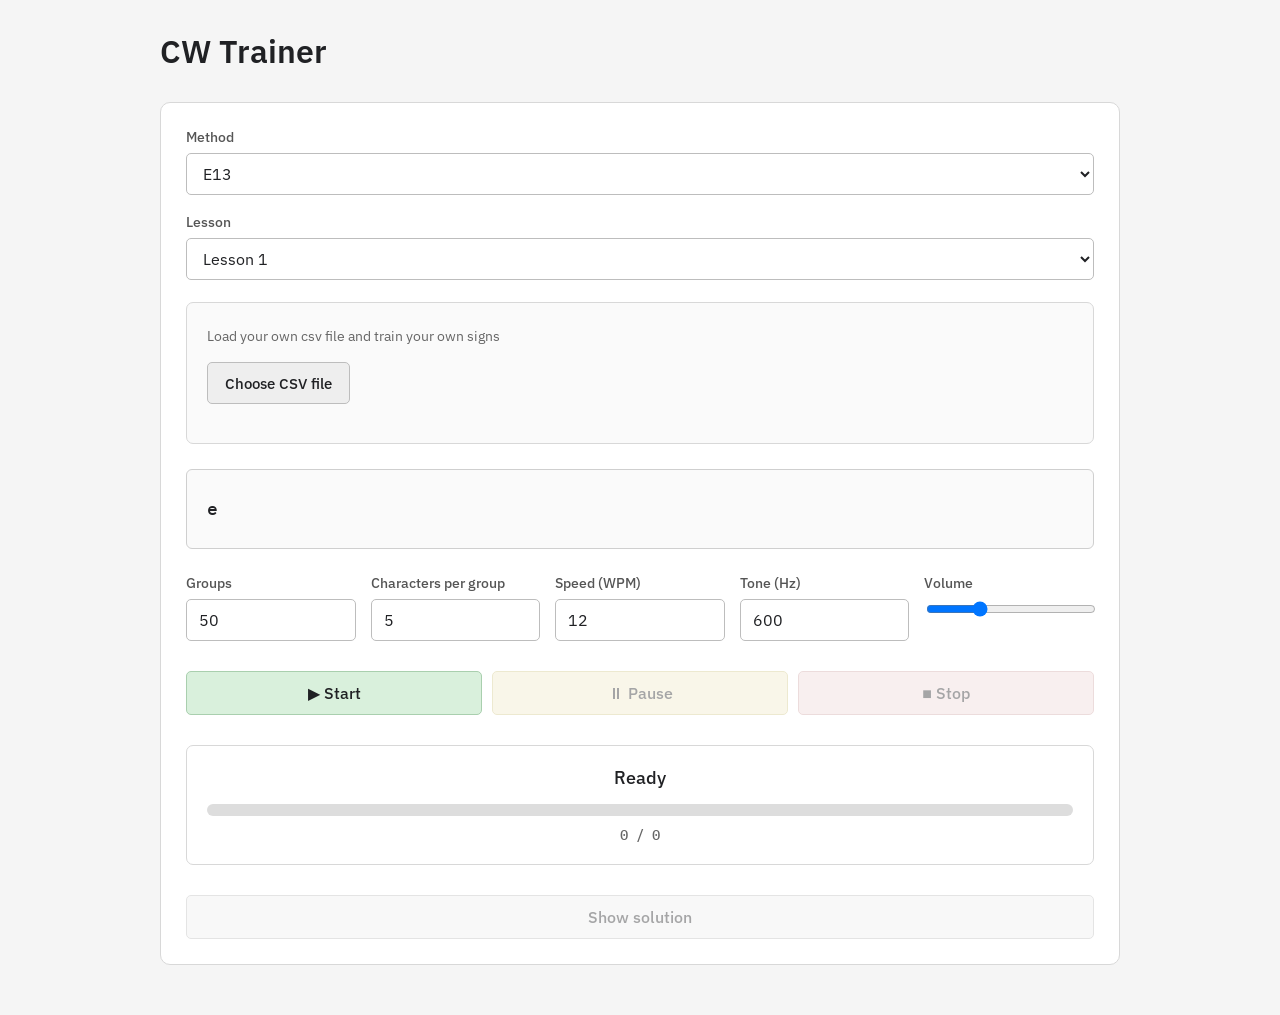
==== index.html @ a9a40694 "Initial commit" ====
<!doctype html>
<html lang="en">
  <head>
    <meta charset="UTF-8" />
    <meta name="viewport" content="width=device-width, initial-scale=1.0" />

    <title>CW Trainer</title>

    <link rel="stylesheet" href="assets/css/styles.css" />
  </head>

  <body>
    <main class="container">
      <header>
        <h1>CW Trainer</h1>
      </header>

      <section class="training">
        <!-- Method -->
        <div class="control-group">
          <label for="method">Method</label>

          <select id="method">
            <option value="">Loading...</option>
          </select>
        </div>

        <!-- Lesson -->
        <div class="control-group">
          <label for="lesson">Lesson</label>

          <select id="lesson">
            <option value="">Loading...</option>
          </select>
        </div>

        <!-- Custom CSV -->
        <section class="custom-csv">
          <div class="custom-csv-heading">
            <p>Load your own csv file and train your own signs</p>
          </div>

          <div class="custom-csv-action">
            <label class="file-button" for="custom-file">
              Choose CSV file
            </label>

            <input id="custom-file" type="file" accept=".csv,text/csv" hidden />
          </div>

          <div id="custom-files" class="custom-files" aria-live="polite"></div>
        </section>

        <!-- Characters -->
        <div id="characters" class="characters"></div>

        <!-- Settings -->
        <div class="settings">
          <div class="control-group">
            <label for="groups">Groups</label>

            <input id="groups" type="number" min="1" max="1000" value="50" />
          </div>

          <div class="control-group">
            <label for="groupSize">Characters per group</label>

            <input id="groupSize" type="number" min="1" max="20" value="5" />
          </div>

          <div class="control-group">
            <label for="wpm">Speed (WPM)</label>

            <input id="wpm" type="number" min="1" max="60" value="12" />
          </div>

          <div class="control-group">
            <label for="tone">Tone (Hz)</label>

            <input id="tone" type="number" min="100" max="2000" value="600" />
          </div>

          <div class="control-group">
            <label for="volume">Volume</label>

            <input id="volume" type="range" min="0" max="100" value="30" />
          </div>
        </div>

        <!-- Training buttons -->
        <div class="buttons">
          <button id="start" type="button">▶ Start</button>

          <button id="pause" type="button" disabled>⏸ Pause</button>

          <button id="stop" type="button" disabled>■ Stop</button>
        </div>

        <!-- Status -->
        <section class="status">
          <div id="status" class="status-text">Ready</div>

          <div class="progress">
            <div id="progress-bar" class="progress-bar"></div>
          </div>

          <div id="counter" class="counter">0 / 0</div>
        </section>

        <!-- Solution -->
        <section class="solution-section">
          <button id="show-solution" type="button" disabled>
            Show solution
          </button>

          <pre id="solution" class="solution" hidden></pre>
        </section>
      </section>
    </main>

    <script src="assets/js/cwtrainer.js"></script>
  </body>
</html>
---- assets/css/styles.css ----
@font-face {
  font-family: "IBM Plex Sans";
  src: url("../fonts/IBMPlexSans-VariableFont_wdth,wght.ttf") format("truetype");
  font-weight: 100 900;
  font-style: normal;
  font-display: swap;
}

@font-face {
  font-family: "IBM Plex Mono";
  src: url("../fonts/IBMPlexMono-Medium.ttf") format("truetype");
  font-weight: 500;
  font-style: normal;
  font-display: swap;
}

* {
  box-sizing: border-box;
}

html,
body {
  margin: 0;
  padding: 0;
}

body {
  background: #f5f5f5;
  color: #202124;
  font-family: "IBM Plex Sans", sans-serif;
}

.container {
  width: min(1000px, 100%);
  margin: 0 auto;
  padding: 30px 20px 50px;
}

h1 {
  margin: 0 0 30px;
  font-size: 32px;
  font-weight: 600;
}

.training {
  padding: 25px;
  background: #ffffff;
  border: 1px solid #d8d8d8;
  border-radius: 10px;
}

.control-group {
  margin-bottom: 18px;
}

label {
  display: block;
  margin-bottom: 7px;
  color: #555555;
  font-size: 14px;
  font-weight: 500;
}

select,
input[type="number"] {
  width: 100%;
  height: 42px;
  padding: 8px 12px;

  background: #ffffff;
  color: #202124;

  border: 1px solid #bdbdbd;
  border-radius: 5px;

  font-family: "IBM Plex Sans", sans-serif;
  font-size: 16px;
}

input[type="range"] {
  width: 100%;
}

/* ============================================================
   CUSTOM CSV
   ============================================================ */

.custom-csv {
  margin: 22px 0 25px;
  padding: 18px 20px;

  background: #fafafa;
  border: 1px solid #d8d8d8;
  border-radius: 7px;
}

.custom-csv-heading {
  margin-bottom: 15px;
}

.custom-csv-heading h2 {
  margin: 0;

  font-size: 17px;
  font-weight: 600;
}

.custom-csv-heading p {
  margin: 5px 0 0;

  color: #666666;

  font-size: 14px;
  line-height: 1.5;
}

.custom-csv-action {
  display: flex;
  align-items: center;
}

/* Real visible file button */
.file-button {
  display: inline-flex;
  align-items: center;
  justify-content: center;

  min-height: 42px;
  padding: 9px 17px;

  background: #eeeeee;
  color: #202124;

  border: 1px solid #bdbdbd;
  border-radius: 5px;

  font-family: "IBM Plex Sans", sans-serif;
  font-size: 15px;
  font-weight: 500;

  cursor: pointer;
  user-select: none;
}

.file-button:hover {
  background: #e2e2e2;
}

.file-button:active {
  background: #d8d8d8;
}

/* Loaded files */

.custom-files {
  display: flex;
  flex-direction: column;
  gap: 8px;

  margin-top: 14px;
}

.custom-file {
  display: flex;
  align-items: center;
  justify-content: space-between;

  gap: 12px;

  min-height: 44px;
  padding: 5px 6px 5px 12px;

  background: #ffffff;

  border: 1px solid #d8d8d8;
  border-radius: 5px;
}

.custom-file span {
  min-width: 0;

  color: #202124;

  font-family: "IBM Plex Mono", monospace;
  font-size: 14px;

  overflow: hidden;
  text-overflow: ellipsis;
  white-space: nowrap;
}

.custom-file button {
  flex: 0 0 auto;

  min-height: 34px;
  padding: 6px 13px;

  background: #f0d8d8;
  color: #202124;

  border: 1px solid #d2aaaa;
  border-radius: 5px;

  font-family: "IBM Plex Sans", sans-serif;
  font-size: 14px;
  font-weight: 500;

  cursor: pointer;
}

.custom-file button:hover {
  background: #e7caca;
}

/* ============================================================
   CHARACTERS
   ============================================================ */

.characters {
  display: flex;
  align-items: center;

  width: 100%;
  min-height: 80px;

  margin: 25px 0;
  padding: 20px;

  background: #fafafa;

  border: 1px solid #cfcfcf;
  border-radius: 6px;

  font-family: "IBM Plex Mono", monospace;
  font-size: 18px;
  font-weight: 500;
  letter-spacing: 2px;
  line-height: 1.8;

  text-align: left;

  white-space: normal;
  overflow-wrap: break-word;
}

/* ============================================================
   SETTINGS
   ============================================================ */

.settings {
  display: grid;

  grid-template-columns: repeat(5, minmax(0, 1fr));

  gap: 15px;

  margin-top: 25px;
}

.settings .control-group {
  margin-bottom: 0;
}

/* ============================================================
   BUTTONS
   ============================================================ */

.buttons {
  display: grid;

  grid-template-columns: repeat(3, minmax(0, 1fr));

  gap: 10px;

  margin-top: 30px;
}

button {
  min-height: 44px;

  padding: 10px 15px;

  background: #eeeeee;
  color: #202124;

  border: 1px solid #bdbdbd;
  border-radius: 5px;

  font-family: "IBM Plex Sans", sans-serif;
  font-size: 16px;
  font-weight: 500;

  cursor: pointer;
}

button:hover:not(:disabled) {
  background: #e2e2e2;
}

button:disabled {
  opacity: 0.4;
  cursor: not-allowed;
}

#start {
  background: #d9f0dc;
  border-color: #a9cfae;
}

#pause {
  background: #f1ebc9;
  border-color: #d4c98c;
}

#stop {
  background: #f0d8d8;
  border-color: #d2aaaa;
}

/* ============================================================
   STATUS
   ============================================================ */

.status {
  margin-top: 30px;
  padding: 20px;

  background: #ffffff;

  border: 1px solid #d8d8d8;
  border-radius: 7px;

  text-align: center;
}

.status-text {
  margin-bottom: 15px;

  font-size: 18px;
  font-weight: 500;
}

.progress {
  width: 100%;
  height: 12px;

  background: #dddddd;

  border-radius: 6px;
  overflow: hidden;
}

.progress-bar {
  width: 0%;
  height: 100%;

  background: #777777;

  transition: width 0.1s linear;
}

.counter {
  margin-top: 10px;

  color: #666666;

  font-family: "IBM Plex Mono", monospace;
  font-size: 14px;
}

/* ============================================================
   SOLUTION
   ============================================================ */

.solution-section {
  margin-top: 30px;
}

#show-solution {
  width: 100%;
}

.solution {
  margin-top: 15px;
  padding: 20px;

  background: #fafafa;

  border: 1px solid #cfcfcf;
  border-radius: 6px;

  white-space: pre-wrap;

  font-family: "IBM Plex Mono", monospace;
  font-size: 18px;
  font-weight: 500;
  line-height: 1.6;

  overflow-x: auto;
}

/* ============================================================
   MOBILE
   ============================================================ */

@media (max-width: 800px) {
  .settings {
    grid-template-columns: repeat(2, minmax(0, 1fr));
  }
}

@media (max-width: 600px) {
  .container {
    padding: 15px 10px 30px;
  }

  .training {
    padding: 15px;
  }

  .settings {
    grid-template-columns: 1fr;
  }

  .buttons {
    grid-template-columns: repeat(3, minmax(0, 1fr));
  }

  .characters {
    font-size: 22px;
    letter-spacing: 2px;
  }

  .custom-csv {
    padding: 15px;
  }

  .custom-file {
    align-items: center;
  }
}

@media (max-width: 420px) {
  .buttons {
    gap: 6px;
  }

  .buttons button {
    padding: 8px 5px;
    font-size: 14px;
  }
}
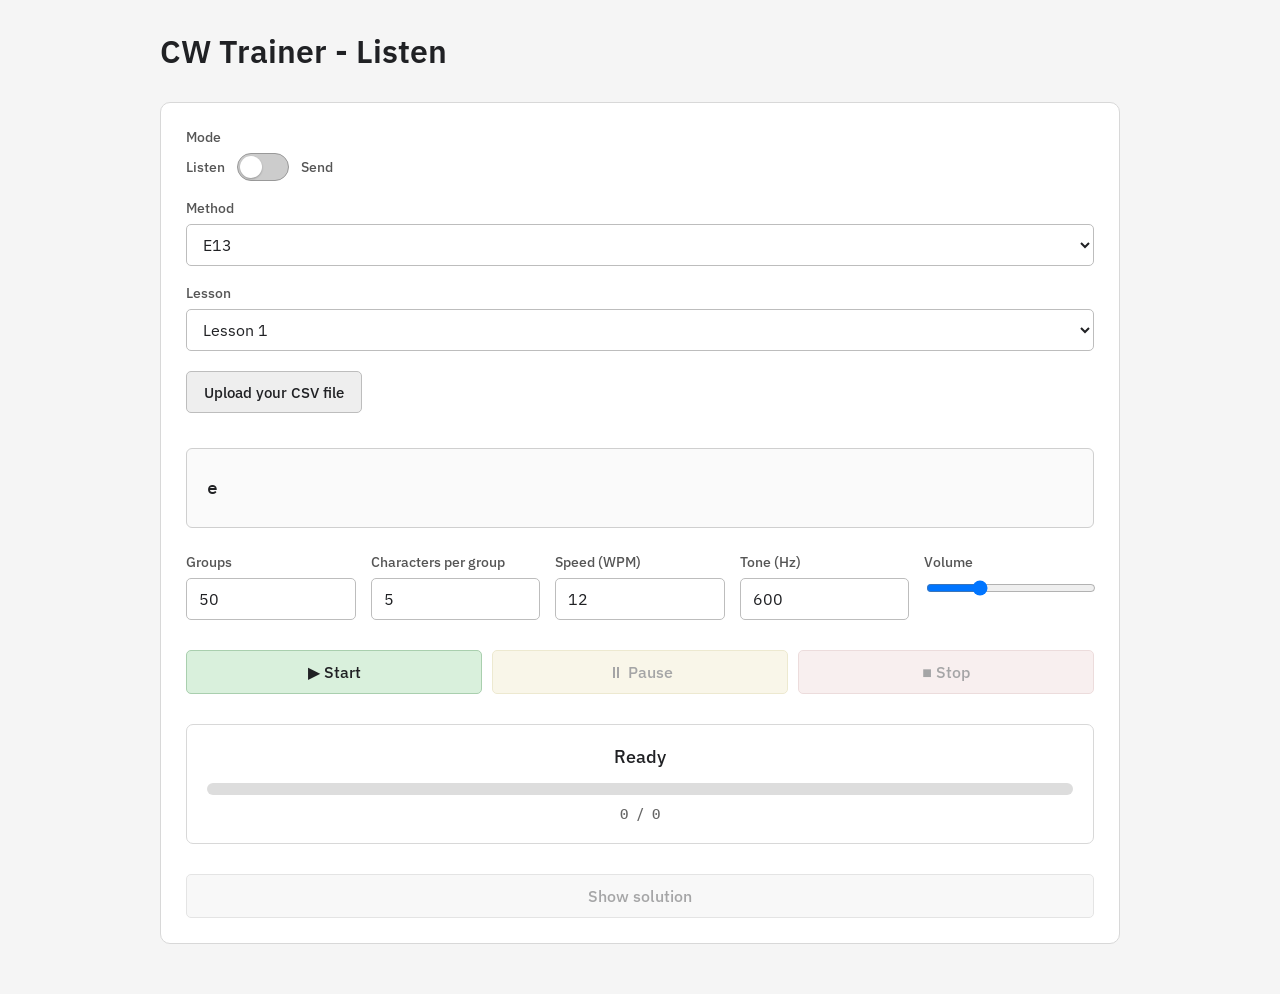
==== commit 8b5768c3: "fix: center cwtype text vertically while preserving 5-group spacing" ====
--- a/index.html
+++ b/index.html
@@ -2,9 +2,10 @@
 <html lang="en">
   <head>
     <meta charset="UTF-8" />
+
     <meta name="viewport" content="width=device-width, initial-scale=1.0" />
 
-    <title>CW Trainer</title>
+    <title>CW Listen</title>
 
     <link rel="stylesheet" href="assets/css/styles.css" />
   </head>
@@ -12,112 +13,185 @@
   <body>
     <main class="container">
       <header>
-        <h1>CW Trainer</h1>
+        <h1>CW Trainer - Listen</h1>
       </header>
 
       <section class="training">
-        <!-- Method -->
+        <!-- ==================================================
+             MODE SWITCH
+             ================================================== -->
+
         <div class="control-group">
-          <label for="method">Method</label>
+          <label>Mode</label>
 
-          <select id="method">
-            <option value="">Loading...</option>
-          </select>
-        </div>
+          <div class="mode-switch">
+            <span class="mode-label"> Listen </span>
 
-        <!-- Lesson -->
-        <div class="control-group">
-          <label for="lesson">Lesson</label>
+            <label class="mode-toggle">
+              <input id="mode-switch" type="checkbox" />
 
-          <select id="lesson">
-            <option value="">Loading...</option>
-          </select>
-        </div>
-
-        <!-- Custom CSV -->
-        <section class="custom-csv">
-          <div class="custom-csv-heading">
-            <p>Load your own csv file and train your own signs</p>
-          </div>
-
-          <div class="custom-csv-action">
-            <label class="file-button" for="custom-file">
-              Choose CSV file
+              <span class="mode-slider"></span>
             </label>
 
-            <input id="custom-file" type="file" accept=".csv,text/csv" hidden />
-          </div>
-
-          <div id="custom-files" class="custom-files" aria-live="polite"></div>
-        </section>
-
-        <!-- Characters -->
-        <div id="characters" class="characters"></div>
-
-        <!-- Settings -->
-        <div class="settings">
-          <div class="control-group">
-            <label for="groups">Groups</label>
-
-            <input id="groups" type="number" min="1" max="1000" value="50" />
-          </div>
-
-          <div class="control-group">
-            <label for="groupSize">Characters per group</label>
-
-            <input id="groupSize" type="number" min="1" max="20" value="5" />
-          </div>
-
-          <div class="control-group">
-            <label for="wpm">Speed (WPM)</label>
-
-            <input id="wpm" type="number" min="1" max="60" value="12" />
-          </div>
-
-          <div class="control-group">
-            <label for="tone">Tone (Hz)</label>
-
-            <input id="tone" type="number" min="100" max="2000" value="600" />
-          </div>
-
-          <div class="control-group">
-            <label for="volume">Volume</label>
-
-            <input id="volume" type="range" min="0" max="100" value="30" />
+            <span class="mode-label"> Send </span>
           </div>
         </div>
 
-        <!-- Training buttons -->
-        <div class="buttons">
-          <button id="start" type="button">▶ Start</button>
+        <!-- ==================================================
+             LISTEN MODE
+             ================================================== -->
 
-          <button id="pause" type="button" disabled>⏸ Pause</button>
+        <section id="listen-mode">
+          <!-- METHOD -->
 
-          <button id="stop" type="button" disabled>■ Stop</button>
-        </div>
+          <div class="control-group">
+            <label for="method"> Method </label>
 
-        <!-- Status -->
-        <section class="status">
-          <div id="status" class="status-text">Ready</div>
-
-          <div class="progress">
-            <div id="progress-bar" class="progress-bar"></div>
+            <select id="method">
+              <option value="">Loading...</option>
+            </select>
           </div>
 
-          <div id="counter" class="counter">0 / 0</div>
-        </section>
+          <!-- LESSON -->
 
-        <!-- Solution -->
-        <section class="solution-section">
-          <button id="show-solution" type="button" disabled>
-            Show solution
-          </button>
+          <div class="control-group">
+            <label for="lesson"> Lesson </label>
 
-          <pre id="solution" class="solution" hidden></pre>
+            <select id="lesson">
+              <option value="">Loading...</option>
+            </select>
+          </div>
+
+          <!-- ==================================================
+               CSV UPLOAD
+               ================================================== -->
+
+          <section class="custom-csv">
+            <div class="custom-csv-action">
+              <label class="file-button" for="custom-file">
+                Upload your CSV file
+              </label>
+
+              <input
+                id="custom-file"
+                type="file"
+                accept=".csv,text/csv"
+                hidden
+              />
+            </div>
+
+            <div
+              id="custom-files"
+              class="custom-files"
+              aria-live="polite"
+            ></div>
+          </section>
+
+          <!-- ==================================================
+               CHARACTERS
+               ================================================== -->
+
+          <div id="characters" class="characters"></div>
+
+          <!-- ==================================================
+               SETTINGS
+               ================================================== -->
+
+          <div class="settings">
+            <!-- GROUPS -->
+
+            <div class="control-group">
+              <label for="groups"> Groups </label>
+
+              <input id="groups" type="number" min="1" max="1000" value="50" />
+            </div>
+
+            <!-- CHARACTERS PER GROUP -->
+
+            <div class="control-group">
+              <label for="groupSize"> Characters per group </label>
+
+              <input id="groupSize" type="number" min="1" max="20" value="5" />
+            </div>
+
+            <!-- SPEED -->
+
+            <div class="control-group">
+              <label for="wpm"> Speed (WPM) </label>
+
+              <input id="wpm" type="number" min="1" max="60" value="12" />
+            </div>
+
+            <!-- TONE -->
+
+            <div class="control-group">
+              <label for="tone"> Tone (Hz) </label>
+
+              <input id="tone" type="number" min="100" max="2000" value="600" />
+            </div>
+
+            <!-- VOLUME -->
+
+            <div class="control-group">
+              <label for="volume"> Volume </label>
+
+              <input id="volume" type="range" min="0" max="100" value="30" />
+            </div>
+          </div>
+
+          <!-- ==================================================
+               TRAINER BUTTONS
+               ================================================== -->
+
+          <div class="buttons">
+            <button id="start" type="button">▶ Start</button>
+
+            <button id="pause" type="button" disabled>⏸ Pause</button>
+
+            <button id="stop" type="button" disabled>■ Stop</button>
+          </div>
+
+          <!-- ==================================================
+               STATUS
+               ================================================== -->
+
+          <section class="status">
+            <div id="status" class="status-text">Ready</div>
+
+            <div class="progress">
+              <div id="progress-bar" class="progress-bar"></div>
+            </div>
+
+            <div id="counter" class="counter">0 / 0</div>
+          </section>
+
+          <!-- ==================================================
+               SOLUTION
+               ================================================== -->
+
+          <section class="solution-section">
+            <button id="show-solution" type="button" disabled>
+              Show solution
+            </button>
+
+            <pre id="solution" class="solution" hidden></pre>
+          </section>
         </section>
       </section>
     </main>
 
+    <!-- ======================================================
+         LISTEN MODE SCRIPTS
+         ====================================================== -->
+
+    <script src="assets/js/incwaudio.js"></script>
+
     <script src="assets/js/cwtrainer.js"></script>
+
+    <!-- ======================================================
+         MODE SWITCH
+         ====================================================== -->
+
+    <script src="assets/js/cwmode.js"></script>
   </body>
 </html>
--- a/assets/css/styles.css
+++ b/assets/css/styles.css
@@ -14,6 +14,10 @@
   font-display: swap;
 }
 
+/* ============================================================
+   RESET
+   ============================================================ */
+
 * {
   box-sizing: border-box;
 }
@@ -23,6 +27,10 @@
   margin: 0;
   padding: 0;
 }
+
+/* ============================================================
+   BODY
+   ============================================================ */
 
 body {
   background: #f5f5f5;
@@ -30,17 +38,29 @@
   font-family: "IBM Plex Sans", sans-serif;
 }
 
+/* ============================================================
+   CONTAINER
+   ============================================================ */
+
 .container {
   width: min(1000px, 100%);
   margin: 0 auto;
   padding: 30px 20px 50px;
 }
 
+/* ============================================================
+   HEADER
+   ============================================================ */
+
 h1 {
   margin: 0 0 30px;
   font-size: 32px;
   font-weight: 600;
 }
+
+/* ============================================================
+   TRAINING
+   ============================================================ */
 
 .training {
   padding: 25px;
@@ -49,22 +69,145 @@
   border-radius: 10px;
 }
 
+/* ============================================================
+   CONTROL GROUP
+   ============================================================ */
+
 .control-group {
   margin-bottom: 18px;
 }
 
-label {
+.control-group > label {
   display: block;
-  margin-bottom: 7px;
+  margin: 0 0 7px;
+  padding: 0;
   color: #555555;
   font-size: 14px;
   font-weight: 500;
 }
+
+/* ============================================================
+   MODE SWITCH
+   ============================================================ */
+
+.mode-switch {
+  display: flex;
+  align-items: center;
+  gap: 12px;
+
+  height: 28px;
+  margin: 0 0 18px;
+  padding: 0;
+}
+
+.mode-label {
+  display: block;
+
+  height: 28px;
+  margin: 0;
+  padding: 0;
+
+  color: #555555;
+
+  font-size: 14px;
+  font-weight: 500;
+  line-height: 28px;
+}
+
+.mode-toggle {
+  position: relative;
+
+  display: block;
+
+  width: 52px;
+  height: 28px;
+
+  margin: 0;
+  padding: 0;
+
+  flex: 0 0 52px;
+
+  cursor: pointer;
+}
+
+.mode-toggle input {
+  position: absolute;
+
+  width: 1px;
+  height: 1px;
+
+  margin: -1px;
+  padding: 0;
+
+  opacity: 0;
+}
+
+.mode-slider {
+  position: absolute;
+
+  top: 0;
+  left: 0;
+
+  width: 52px;
+  height: 28px;
+
+  margin: 0;
+  padding: 0;
+
+  background: #cccccc;
+
+  border: 1px solid #999999;
+  border-radius: 14px;
+
+  cursor: pointer;
+
+  transition: background-color 0.2s ease;
+}
+
+.mode-slider::before {
+  content: "";
+
+  position: absolute;
+
+  top: 2px;
+  left: 2px;
+
+  width: 22px;
+  height: 22px;
+
+  background: #ffffff;
+
+  border-radius: 50%;
+
+  box-shadow: 0 1px 2px rgba(0, 0, 0, 0.25);
+
+  transform: translateX(0);
+
+  transition: transform 0.2s ease;
+}
+
+.mode-toggle input:checked + .mode-slider {
+  background: #777777;
+}
+
+.mode-toggle input:checked + .mode-slider::before {
+  transform: translateX(24px);
+}
+
+.mode-toggle input:focus-visible + .mode-slider {
+  outline: 2px solid #777777;
+  outline-offset: 2px;
+}
+
+/* ============================================================
+   SELECTS / NUMBER INPUTS
+   ============================================================ */
 
 select,
 input[type="number"] {
   width: 100%;
   height: 42px;
+
   padding: 8px 12px;
 
   background: #ffffff;
@@ -77,6 +220,16 @@
   font-size: 16px;
 }
 
+select:focus,
+input[type="number"]:focus {
+  outline: none;
+  border-color: #777777;
+}
+
+/* ============================================================
+   RANGE
+   ============================================================ */
+
 input[type="range"] {
   width: 100%;
 }
@@ -86,46 +239,27 @@
    ============================================================ */
 
 .custom-csv {
-  margin: 22px 0 25px;
-  padding: 18px 20px;
-
-  background: #fafafa;
-  border: 1px solid #d8d8d8;
-  border-radius: 7px;
-}
-
-.custom-csv-heading {
-  margin-bottom: 15px;
-}
-
-.custom-csv-heading h2 {
-  margin: 0;
-
-  font-size: 17px;
-  font-weight: 600;
-}
-
-.custom-csv-heading p {
-  margin: 5px 0 0;
-
-  color: #666666;
-
-  font-size: 14px;
-  line-height: 1.5;
+  display: block;
+  width: 100%;
+  margin: 20px 0;
 }
 
 .custom-csv-action {
-  display: flex;
-  align-items: center;
-}
-
-/* Real visible file button */
+  display: block;
+}
+
+/* ============================================================
+   CSV UPLOAD BUTTON
+   ============================================================ */
+
 .file-button {
   display: inline-flex;
+
   align-items: center;
   justify-content: center;
 
   min-height: 42px;
+
   padding: 9px 17px;
 
   background: #eeeeee;
@@ -135,6 +269,7 @@
   border-radius: 5px;
 
   font-family: "IBM Plex Sans", sans-serif;
+
   font-size: 15px;
   font-weight: 500;
 
@@ -150,24 +285,30 @@
   background: #d8d8d8;
 }
 
-/* Loaded files */
+/* ============================================================
+   CUSTOM FILE LIST
+   ============================================================ */
 
 .custom-files {
   display: flex;
+
   flex-direction: column;
+
   gap: 8px;
 
-  margin-top: 14px;
+  margin-top: 10px;
 }
 
 .custom-file {
   display: flex;
+
   align-items: center;
   justify-content: space-between;
 
   gap: 12px;
 
   min-height: 44px;
+
   padding: 5px 6px 5px 12px;
 
   background: #ffffff;
@@ -182,6 +323,7 @@
   color: #202124;
 
   font-family: "IBM Plex Mono", monospace;
+
   font-size: 14px;
 
   overflow: hidden;
@@ -193,6 +335,7 @@
   flex: 0 0 auto;
 
   min-height: 34px;
+
   padding: 6px 13px;
 
   background: #f0d8d8;
@@ -202,6 +345,7 @@
   border-radius: 5px;
 
   font-family: "IBM Plex Sans", sans-serif;
+
   font-size: 14px;
   font-weight: 500;
 
@@ -232,8 +376,10 @@
   border-radius: 6px;
 
   font-family: "IBM Plex Mono", monospace;
+
   font-size: 18px;
   font-weight: 500;
+
   letter-spacing: 2px;
   line-height: 1.8;
 
@@ -262,6 +408,95 @@
 }
 
 /* ============================================================
+   CWTYPE
+   ============================================================ */
+
+.cwtype {
+  width: 100%;
+}
+
+/* ============================================================
+   LAUFBAND
+   ============================================================ */
+
+#cwtype-laufband {
+  position: relative;
+
+  display: block;
+
+  width: 100%;
+  height: 80px;
+
+  margin: 25px 0;
+  padding: 0;
+
+  background: #d0d0d0;
+
+  border: 1px solid #aaaaaa;
+  border-radius: 6px;
+
+  overflow: hidden;
+}
+
+/* ============================================================
+   RED TRAINING MARKER
+   ============================================================ */
+
+#cwtype-marker {
+  position: absolute;
+
+  top: 0;
+  bottom: 0;
+
+  left: 50%;
+
+  width: 2px;
+
+  margin-left: -1px;
+
+  background: #d00000;
+
+  z-index: 20;
+
+  pointer-events: none;
+}
+
+/* ============================================================
+   MOVING TEXT
+   ============================================================ */
+
+#cwtype-track {
+  position: absolute;
+
+  top: 50%;
+  left: 0;
+
+  display: block;
+
+  width: max-content;
+  max-width: none;
+
+  margin: 0;
+  padding: 0;
+
+  color: #202124;
+
+  font-family: "IBM Plex Mono", monospace;
+
+  font-size: 22px;
+  font-weight: 500;
+
+  letter-spacing: 2px;
+  line-height: 1;
+
+  white-space: nowrap;
+
+  transform: translate3d(0, -50%, 0);
+
+  will-change: transform;
+}
+
+/* ============================================================
    BUTTONS
    ============================================================ */
 
@@ -287,6 +522,7 @@
   border-radius: 5px;
 
   font-family: "IBM Plex Sans", sans-serif;
+
   font-size: 16px;
   font-weight: 500;
 
@@ -302,6 +538,10 @@
   cursor: not-allowed;
 }
 
+/* ============================================================
+   LISTEN BUTTONS
+   ============================================================ */
+
 #start {
   background: #d9f0dc;
   border-color: #a9cfae;
@@ -318,11 +558,31 @@
 }
 
 /* ============================================================
+   CWTYPE BUTTONS
+   ============================================================ */
+
+#cwtype-start {
+  background: #d9f0dc;
+  border-color: #a9cfae;
+}
+
+#cwtype-pause {
+  background: #f1ebc9;
+  border-color: #d4c98c;
+}
+
+#cwtype-stop {
+  background: #f0d8d8;
+  border-color: #d2aaaa;
+}
+
+/* ============================================================
    STATUS
    ============================================================ */
 
 .status {
   margin-top: 30px;
+
   padding: 20px;
 
   background: #ffffff;
@@ -339,6 +599,10 @@
   font-size: 18px;
   font-weight: 500;
 }
+
+/* ============================================================
+   PROGRESS
+   ============================================================ */
 
 .progress {
   width: 100%;
@@ -347,6 +611,7 @@
   background: #dddddd;
 
   border-radius: 6px;
+
   overflow: hidden;
 }
 
@@ -359,12 +624,17 @@
   transition: width 0.1s linear;
 }
 
+/* ============================================================
+   COUNTER
+   ============================================================ */
+
 .counter {
   margin-top: 10px;
 
   color: #666666;
 
   font-family: "IBM Plex Mono", monospace;
+
   font-size: 14px;
 }
 
@@ -382,6 +652,7 @@
 
 .solution {
   margin-top: 15px;
+
   padding: 20px;
 
   background: #fafafa;
@@ -392,15 +663,25 @@
   white-space: pre-wrap;
 
   font-family: "IBM Plex Mono", monospace;
+
   font-size: 18px;
   font-weight: 500;
+
   line-height: 1.6;
 
   overflow-x: auto;
 }
 
 /* ============================================================
-   MOBILE
+   HIDDEN
+   ============================================================ */
+
+[hidden] {
+  display: none !important;
+}
+
+/* ============================================================
+   TABLET
    ============================================================ */
 
 @media (max-width: 800px) {
@@ -409,6 +690,10 @@
   }
 }
 
+/* ============================================================
+   MOBILE
+   ============================================================ */
+
 @media (max-width: 600px) {
   .container {
     padding: 15px 10px 30px;
@@ -431,14 +716,14 @@
     letter-spacing: 2px;
   }
 
-  .custom-csv {
-    padding: 15px;
-  }
-
-  .custom-file {
-    align-items: center;
-  }
-}
+  #cwtype-track {
+    font-size: 20px;
+  }
+}
+
+/* ============================================================
+   SMALL MOBILE
+   ============================================================ */
 
 @media (max-width: 420px) {
   .buttons {
@@ -449,4 +734,8 @@
     padding: 8px 5px;
     font-size: 14px;
   }
-}
+
+  .mode-switch {
+    gap: 10px;
+  }
+}
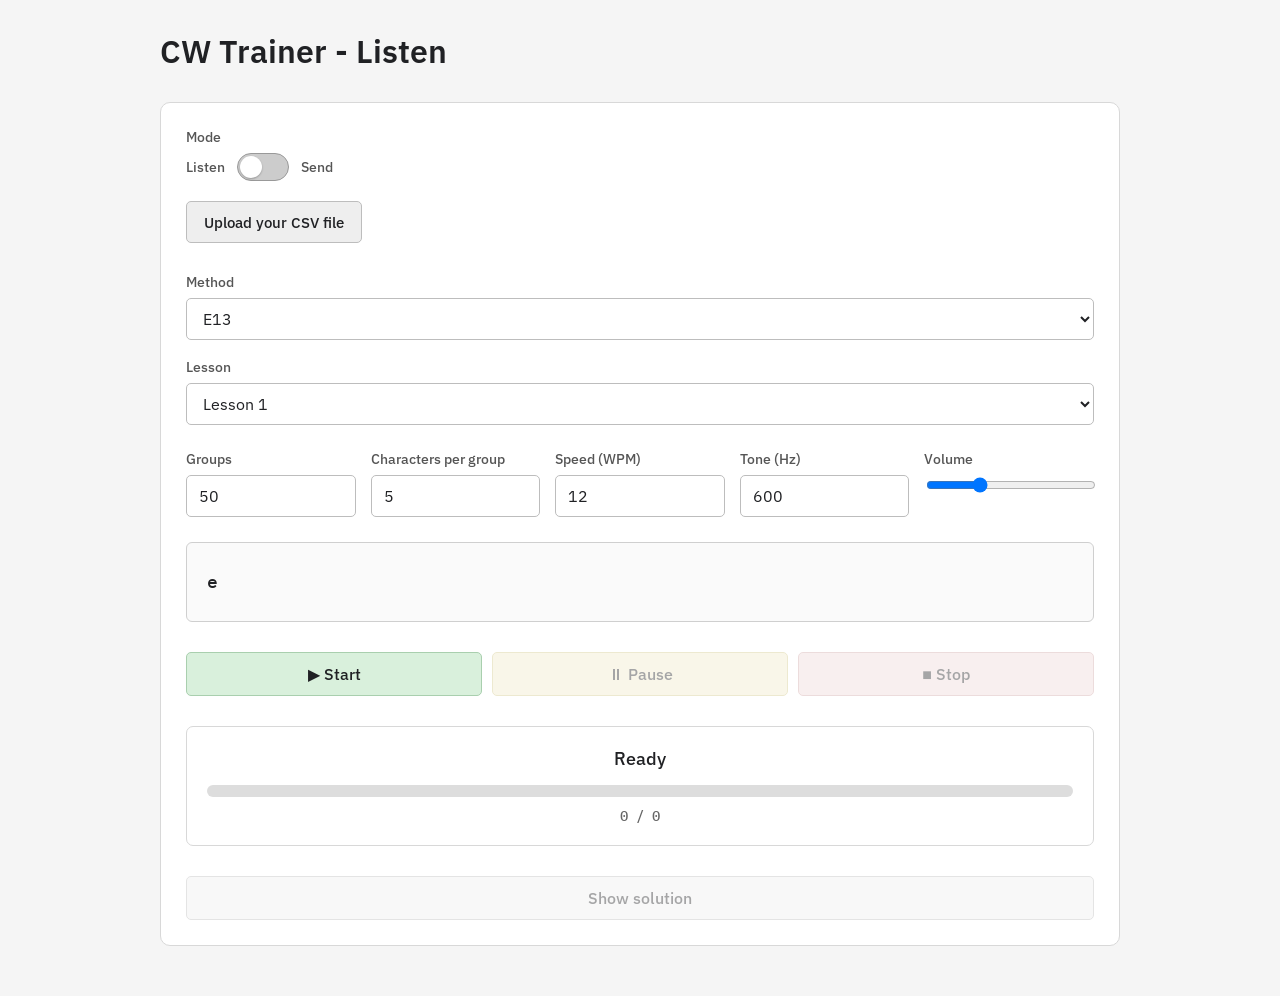
==== commit ebe09d93: "fix: align cwtype layout and controls" ====
--- a/index.html
+++ b/index.html
@@ -18,22 +18,21 @@
 
       <section class="training">
         <!-- ==================================================
-             MODE SWITCH
+             MODE
              ================================================== -->
 
         <div class="control-group">
           <label>Mode</label>
 
           <div class="mode-switch">
-            <span class="mode-label"> Listen </span>
+            <span class="mode-label">Listen</span>
 
             <label class="mode-toggle">
               <input id="mode-switch" type="checkbox" />
-
               <span class="mode-slider"></span>
             </label>
 
-            <span class="mode-label"> Send </span>
+            <span class="mode-label">Send</span>
           </div>
         </div>
 
@@ -42,26 +41,6 @@
              ================================================== -->
 
         <section id="listen-mode">
-          <!-- METHOD -->
-
-          <div class="control-group">
-            <label for="method"> Method </label>
-
-            <select id="method">
-              <option value="">Loading...</option>
-            </select>
-          </div>
-
-          <!-- LESSON -->
-
-          <div class="control-group">
-            <label for="lesson"> Lesson </label>
-
-            <select id="lesson">
-              <option value="">Loading...</option>
-            </select>
-          </div>
-
           <!-- ==================================================
                CSV UPLOAD
                ================================================== -->
@@ -88,10 +67,28 @@
           </section>
 
           <!-- ==================================================
-               CHARACTERS
-               ================================================== -->
-
-          <div id="characters" class="characters"></div>
+               METHOD
+               ================================================== -->
+
+          <div class="control-group">
+            <label for="method">Method</label>
+
+            <select id="method">
+              <option value="">Loading...</option>
+            </select>
+          </div>
+
+          <!-- ==================================================
+               LESSON
+               ================================================== -->
+
+          <div class="control-group">
+            <label for="lesson">Lesson</label>
+
+            <select id="lesson">
+              <option value="">Loading...</option>
+            </select>
+          </div>
 
           <!-- ==================================================
                SETTINGS
@@ -101,7 +98,7 @@
             <!-- GROUPS -->
 
             <div class="control-group">
-              <label for="groups"> Groups </label>
+              <label for="groups">Groups</label>
 
               <input id="groups" type="number" min="1" max="1000" value="50" />
             </div>
@@ -109,7 +106,7 @@
             <!-- CHARACTERS PER GROUP -->
 
             <div class="control-group">
-              <label for="groupSize"> Characters per group </label>
+              <label for="groupSize">Characters per group</label>
 
               <input id="groupSize" type="number" min="1" max="20" value="5" />
             </div>
@@ -117,7 +114,7 @@
             <!-- SPEED -->
 
             <div class="control-group">
-              <label for="wpm"> Speed (WPM) </label>
+              <label for="wpm">Speed (WPM)</label>
 
               <input id="wpm" type="number" min="1" max="60" value="12" />
             </div>
@@ -125,7 +122,7 @@
             <!-- TONE -->
 
             <div class="control-group">
-              <label for="tone"> Tone (Hz) </label>
+              <label for="tone">Tone (Hz)</label>
 
               <input id="tone" type="number" min="100" max="2000" value="600" />
             </div>
@@ -133,11 +130,25 @@
             <!-- VOLUME -->
 
             <div class="control-group">
-              <label for="volume"> Volume </label>
+              <label for="volume">Volume</label>
 
               <input id="volume" type="range" min="0" max="100" value="30" />
             </div>
           </div>
+
+          <!-- ==================================================
+               CHARACTERS
+               ================================================== -->
+
+          <div id="characters" class="characters"></div>
+
+          <!-- ==================================================
+               GREY TRAINING FIELD
+               ================================================== -->
+
+          <section class="trainer-field">
+            <div id="cwtype-track"></div>
+          </section>
 
           <!-- ==================================================
                TRAINER BUTTONS
@@ -181,10 +192,14 @@
     </main>
 
     <!-- ======================================================
-         LISTEN MODE SCRIPTS
+         AUDIO
          ====================================================== -->
 
     <script src="assets/js/incwaudio.js"></script>
+
+    <!-- ======================================================
+         CW TRAINER
+         ====================================================== -->
 
     <script src="assets/js/cwtrainer.js"></script>
 
